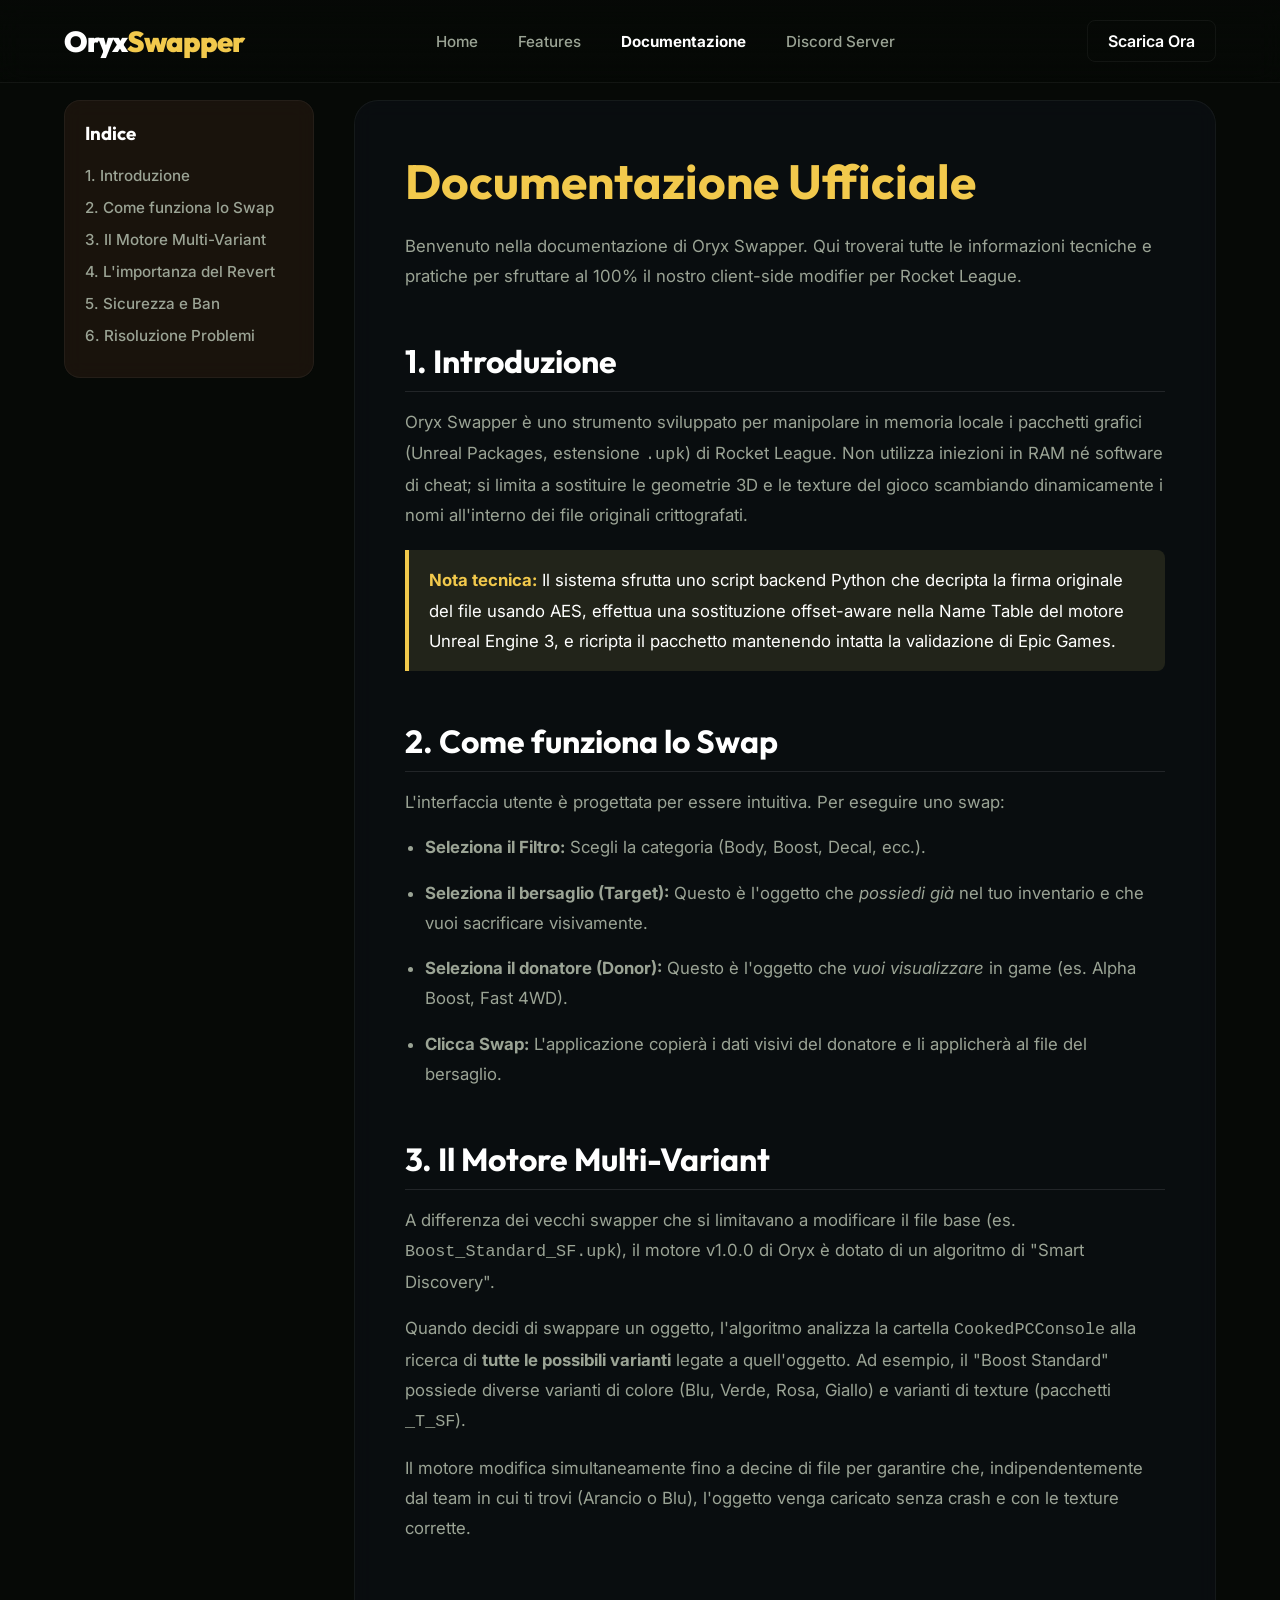
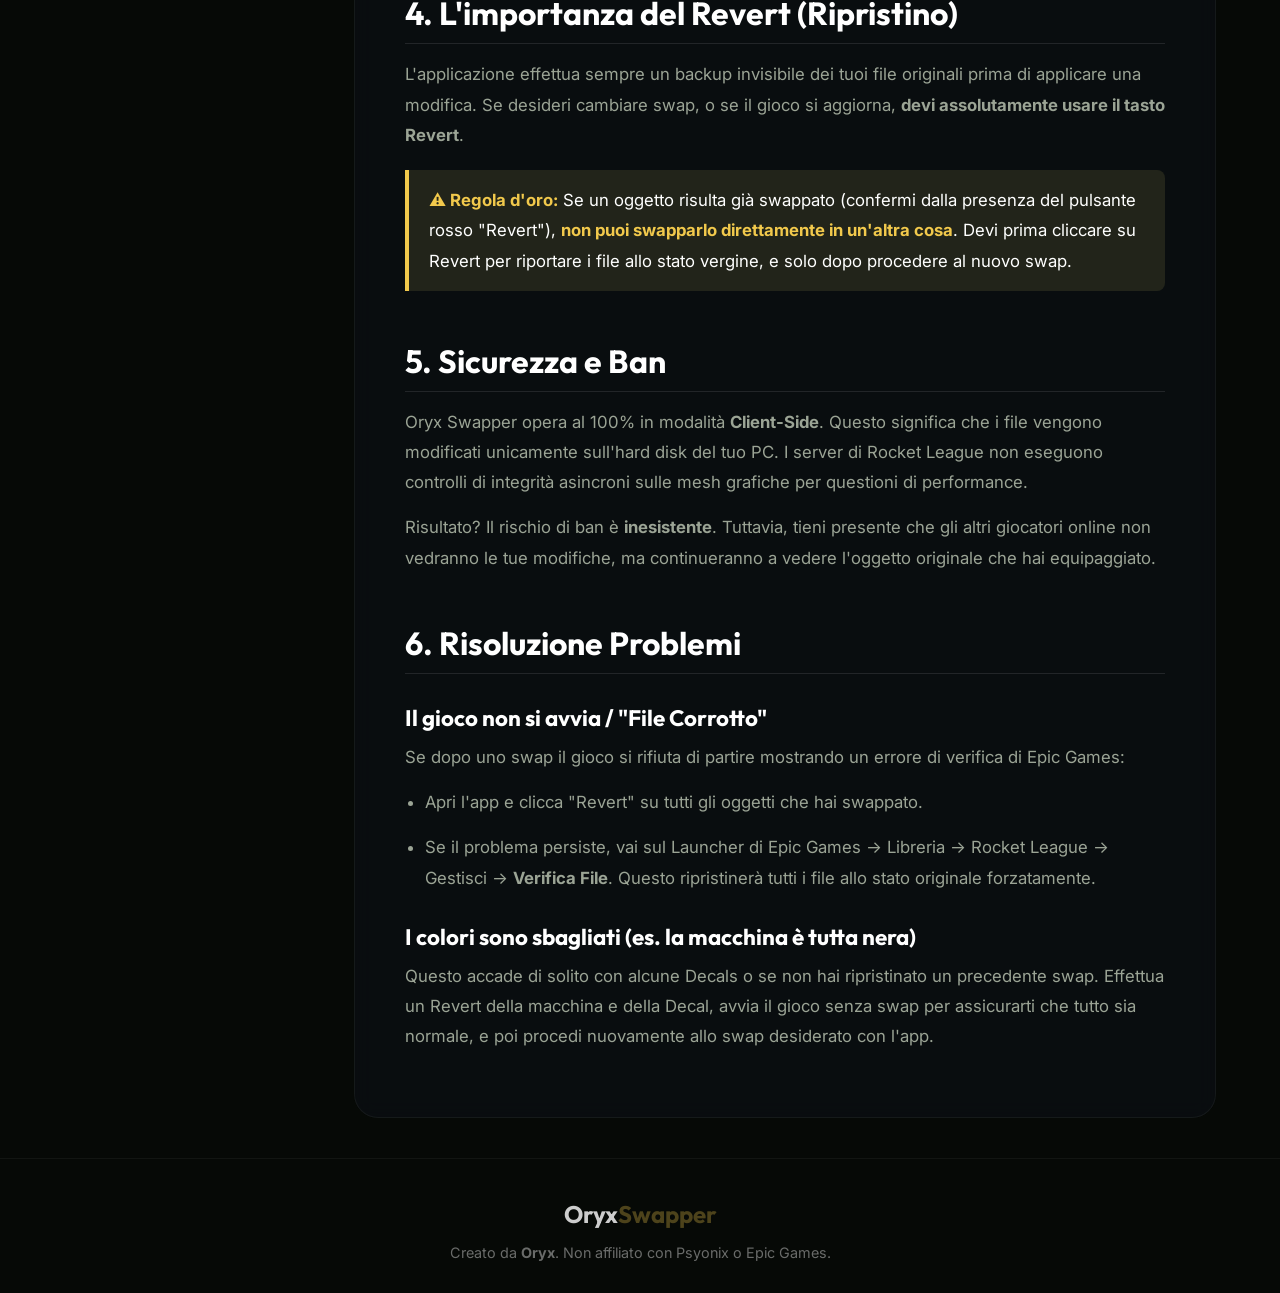
==== docs.html @ cb0dbe48 "Add files via upload" ====
<!DOCTYPE html>
<html lang="it">
<head>
    <meta charset="UTF-8">
    <meta name="viewport" content="width=device-width, initial-scale=1.0">
    <title>Documentazione Ufficiale | Oryx Swapper</title>
    <link rel="stylesheet" href="style.css">
    <link rel="preconnect" href="https://fonts.googleapis.com">
    <link rel="preconnect" href="https://fonts.gstatic.com" crossorigin>
    <link href="https://fonts.googleapis.com/css2?family=Inter:wght@300;400;500;600;800&family=Outfit:wght@400;700;900&display=swap" rel="stylesheet">
    <style>
        /* Specific Docs Styles */
        body {
            overflow-y: auto;
            cursor: default; /* Regular cursor for docs */
        }
        .docs-container {
            display: flex;
            max-width: 1400px;
            margin: 100px auto 40px auto;
            padding: 0 5%;
            gap: 40px;
        }
        .docs-sidebar {
            width: 250px;
            position: sticky;
            top: 100px;
            height: fit-content;
            background: rgba(108, 61, 41, 0.2);
            border: 1px solid var(--border-color);
            border-radius: 16px;
            padding: 20px;
            backdrop-filter: blur(10px);
        }
        .docs-sidebar ul {
            list-style: none;
        }
        .docs-sidebar li {
            margin-bottom: 12px;
        }
        .docs-sidebar a {
            color: var(--text-secondary);
            text-decoration: none;
            font-size: 0.95rem;
            font-weight: 500;
            transition: color 0.3s;
        }
        .docs-sidebar a:hover, .docs-sidebar a.active {
            color: var(--accent-color);
        }
        .docs-content {
            flex: 1;
            background: rgba(15, 20, 30, 0.4);
            border: 1px solid var(--border-color);
            border-radius: 24px;
            padding: 50px;
            backdrop-filter: blur(10px);
        }
        .docs-content h1 {
            font-size: 3rem;
            margin-bottom: 20px;
            color: var(--accent-color);
        }
        .docs-content h2 {
            font-size: 2rem;
            margin-top: 50px;
            margin-bottom: 15px;
            padding-bottom: 10px;
            border-bottom: 1px solid rgba(255,255,255,0.1);
        }
        .docs-content h3 {
            font-size: 1.4rem;
            margin-top: 30px;
            margin-bottom: 10px;
            color: #fff;
        }
        .docs-content p, .docs-content li {
            color: var(--text-secondary);
            font-size: 1.05rem;
            line-height: 1.8;
            margin-bottom: 15px;
        }
        .docs-content ul {
            margin-left: 20px;
            margin-bottom: 20px;
        }
        .docs-alert {
            background: rgba(253, 241, 117, 0.1);
            border-left: 4px solid var(--accent-color);
            padding: 15px 20px;
            margin: 20px 0;
            border-radius: 0 8px 8px 0;
        }
        .docs-alert p {
            margin: 0;
            color: #fff;
        }
        .docs-alert strong {
            color: var(--accent-color);
        }
        .code-block {
            background: #111810;
            padding: 15px;
            border-radius: 8px;
            font-family: monospace;
            color: #c8d6ba;
            border: 1px solid rgba(255,255,255,0.05);
            overflow-x: auto;
            margin-bottom: 20px;
        }
        @media (max-width: 900px) {
            .docs-container {
                flex-direction: column;
            }
            .docs-sidebar {
                width: 100%;
                position: relative;
                top: 0;
            }
        }
    </style>
</head>
<body>
    <div class="glow-bg"></div>

    <nav class="navbar">
        <div class="logo">Oryx<span>Swapper</span></div>
        <ul class="nav-links">
            <li><a href="index.html">Home</a></li>
            <li><a href="index.html#features">Features</a></li>
            <li><a href="docs.html" style="color: var(--text-primary); font-weight: 700;">Documentazione</a></li>
            <li><a href="https://discord.gg/qmM2FhSGq7" target="_blank">Discord Server</a></li>
        </ul>
        <a href="index.html#download" class="btn btn-outline nav-btn">Scarica Ora</a>
    </nav>

    <div class="docs-container">
        <aside class="docs-sidebar">
            <h3>Indice</h3>
            <br>
            <ul>
                <li><a href="#introduzione">1. Introduzione</a></li>
                <li><a href="#come-funziona">2. Come funziona lo Swap</a></li>
                <li><a href="#multi-variant">3. Il Motore Multi-Variant</a></li>
                <li><a href="#revert">4. L'importanza del Revert</a></li>
                <li><a href="#sicurezza">5. Sicurezza e Ban</a></li>
                <li><a href="#troubleshooting">6. Risoluzione Problemi</a></li>
            </ul>
        </aside>

        <main class="docs-content">
            <h1>Documentazione Ufficiale</h1>
            <p>Benvenuto nella documentazione di Oryx Swapper. Qui troverai tutte le informazioni tecniche e pratiche per sfruttare al 100% il nostro client-side modifier per Rocket League.</p>

            <section id="introduzione">
                <h2>1. Introduzione</h2>
                <p>Oryx Swapper è uno strumento sviluppato per manipolare in memoria locale i pacchetti grafici (Unreal Packages, estensione <code>.upk</code>) di Rocket League. Non utilizza iniezioni in RAM né software di cheat; si limita a sostituire le geometrie 3D e le texture del gioco scambiando dinamicamente i nomi all'interno dei file originali crittografati.</p>
                <div class="docs-alert">
                    <p><strong>Nota tecnica:</strong> Il sistema sfrutta uno script backend Python che decripta la firma originale del file usando AES, effettua una sostituzione offset-aware nella Name Table del motore Unreal Engine 3, e ricripta il pacchetto mantenendo intatta la validazione di Epic Games.</p>
                </div>
            </section>

            <section id="come-funziona">
                <h2>2. Come funziona lo Swap</h2>
                <p>L'interfaccia utente è progettata per essere intuitiva. Per eseguire uno swap:</p>
                <ul>
                    <li><strong>Seleziona il Filtro:</strong> Scegli la categoria (Body, Boost, Decal, ecc.).</li>
                    <li><strong>Seleziona il bersaglio (Target):</strong> Questo è l'oggetto che <em>possiedi già</em> nel tuo inventario e che vuoi sacrificare visivamente.</li>
                    <li><strong>Seleziona il donatore (Donor):</strong> Questo è l'oggetto che <em>vuoi visualizzare</em> in game (es. Alpha Boost, Fast 4WD).</li>
                    <li><strong>Clicca Swap:</strong> L'applicazione copierà i dati visivi del donatore e li applicherà al file del bersaglio.</li>
                </ul>
            </section>

            <section id="multi-variant">
                <h2>3. Il Motore Multi-Variant</h2>
                <p>A differenza dei vecchi swapper che si limitavano a modificare il file base (es. <code>Boost_Standard_SF.upk</code>), il motore v1.0.0 di Oryx è dotato di un algoritmo di "Smart Discovery".</p>
                <p>Quando decidi di swappare un oggetto, l'algoritmo analizza la cartella <code>CookedPCConsole</code> alla ricerca di <strong>tutte le possibili varianti</strong> legate a quell'oggetto. Ad esempio, il "Boost Standard" possiede diverse varianti di colore (Blu, Verde, Rosa, Giallo) e varianti di texture (pacchetti <code>_T_SF</code>).</p>
                <p>Il motore modifica simultaneamente fino a decine di file per garantire che, indipendentemente dal team in cui ti trovi (Arancio o Blu), l'oggetto venga caricato senza crash e con le texture corrette.</p>
            </section>

            <section id="revert">
                <h2>4. L'importanza del Revert (Ripristino)</h2>
                <p>L'applicazione effettua sempre un backup invisibile dei tuoi file originali prima di applicare una modifica. Se desideri cambiare swap, o se il gioco si aggiorna, <strong>devi assolutamente usare il tasto Revert</strong>.</p>
                <div class="docs-alert">
                    <p><strong>⚠️ Regola d'oro:</strong> Se un oggetto risulta già swappato (confermi dalla presenza del pulsante rosso "Revert"), <strong>non puoi swapparlo direttamente in un'altra cosa</strong>. Devi prima cliccare su Revert per riportare i file allo stato vergine, e solo dopo procedere al nuovo swap.</p>
                </div>
            </section>

            <section id="sicurezza">
                <h2>5. Sicurezza e Ban</h2>
                <p>Oryx Swapper opera al 100% in modalità <strong>Client-Side</strong>. Questo significa che i file vengono modificati unicamente sull'hard disk del tuo PC. I server di Rocket League non eseguono controlli di integrità asincroni sulle mesh grafiche per questioni di performance.</p>
                <p>Risultato? Il rischio di ban è <strong>inesistente</strong>. Tuttavia, tieni presente che gli altri giocatori online non vedranno le tue modifiche, ma continueranno a vedere l'oggetto originale che hai equipaggiato.</p>
            </section>

            <section id="troubleshooting">
                <h2>6. Risoluzione Problemi</h2>
                <h3>Il gioco non si avvia / "File Corrotto"</h3>
                <p>Se dopo uno swap il gioco si rifiuta di partire mostrando un errore di verifica di Epic Games:</p>
                <ul>
                    <li>Apri l'app e clicca "Revert" su tutti gli oggetti che hai swappato.</li>
                    <li>Se il problema persiste, vai sul Launcher di Epic Games -> Libreria -> Rocket League -> Gestisci -> <strong>Verifica File</strong>. Questo ripristinerà tutti i file allo stato originale forzatamente.</li>
                </ul>
                
                <h3>I colori sono sbagliati (es. la macchina è tutta nera)</h3>
                <p>Questo accade di solito con alcune Decals o se non hai ripristinato un precedente swap. Effettua un Revert della macchina e della Decal, avvia il gioco senza swap per assicurarti che tutto sia normale, e poi procedi nuovamente allo swap desiderato con l'app.</p>
            </section>

        </main>
    </div>

    <footer style="margin-top: 0; position: relative;">
        <div class="footer-logo">Oryx<span>Swapper</span></div>
        <p>Creato da <strong>Oryx</strong>. Non affiliato con Psyonix o Epic Games.</p>
    </footer>

</body>
</html>
---- style.css ----
:root {
    --bg-color: #060906; /* Ultra dark green/black */
    --card-bg: rgba(18, 25, 16, 0.6); /* Sleek dark glass */
    --text-primary: #ffffff;
    --text-secondary: #9ba495; /* Muted silver-green */
    --accent-color: #F2C94C; /* Premium Gold */
    --accent-hover: #F2D984;
    --accent-glow: rgba(242, 201, 76, 0.3);
    --border-color: rgba(255, 255, 255, 0.05);
}

* {
    margin: 0;
    padding: 0;
    box-sizing: border-box;
}

body {
    font-family: 'Inter', sans-serif;
    background-color: var(--bg-color);
    color: var(--text-primary);
    overflow-x: hidden;
    /* Optional smooth scroll behavior for snap */
    scroll-behavior: smooth;
    cursor: none; /* Custom cursor */
}

h1, h2, h3, .logo {
    font-family: 'Outfit', sans-serif;
}

/* Natural scrolling setup */
.container {
    width: 100%;
}

.panel {
    min-height: 100vh;
    width: 100vw;
    display: flex;
    flex-direction: column;
    justify-content: center;
    position: relative;
    padding: 100px 5%;
}

/* Custom Cursor Glow */
.cursor-glow {
    position: fixed;
    top: 0;
    left: 0;
    width: 400px;
    height: 400px;
    background: radial-gradient(circle, var(--accent-glow) 0%, rgba(5,7,10,0) 60%);
    border-radius: 50%;
    transform: translate(-50%, -50%);
    pointer-events: none;
    z-index: 0;
    transition: transform 0.1s ease-out;
    mix-blend-mode: screen;
}

/* Interactive Canvas BG */
#bg-canvas {
    position: fixed;
    top: 0;
    left: 0;
    width: 100vw;
    height: 100vh;
    z-index: -2;
}

.text-gradient {
    background: linear-gradient(135deg, var(--accent-color), #ffffff);
    -webkit-background-clip: text;
    -webkit-text-fill-color: transparent;
}

/* Navbar */
.navbar {
    display: flex;
    justify-content: space-between;
    align-items: center;
    padding: 20px 5%;
    position: fixed;
    top: 0;
    width: 100%;
    z-index: 100;
    background: linear-gradient(180deg, rgba(6, 9, 6, 0.95) 0%, rgba(6, 9, 6, 0) 100%);
    backdrop-filter: blur(12px);
    border-bottom: 1px solid var(--border-color);
}

.logo {
    font-size: 1.8rem;
    font-weight: 900;
    letter-spacing: -1px;
}
.logo span {
    color: var(--accent-color);
}

.nav-links {
    list-style: none;
    display: flex;
    gap: 40px;
}
.nav-links a {
    color: var(--text-secondary);
    text-decoration: none;
    font-weight: 500;
    font-size: 0.95rem;
    transition: color 0.3s;
}
.nav-links a:hover {
    color: var(--text-primary);
}

/* Buttons */
.btn {
    padding: 14px 28px;
    border-radius: 12px;
    text-decoration: none;
    font-weight: 600;
    transition: all 0.4s cubic-bezier(0.175, 0.885, 0.32, 1.275);
    display: inline-flex;
    align-items: center;
    justify-content: center;
    gap: 8px;
    position: relative;
    overflow: hidden;
    cursor: none;
}

.btn-primary {
    background-color: var(--accent-color);
    color: #000;
    border: 1px solid transparent;
}

.btn-glow {
    box-shadow: 0 4px 20px var(--accent-glow);
}

.btn-primary:hover {
    background-color: var(--accent-hover);
    color: #000;
    transform: translateY(-2px);
    box-shadow: 0 8px 30px rgba(242, 201, 76, 0.5);
}

.btn-secondary {
    background-color: rgba(255, 255, 255, 0.05);
    color: #fff;
    border: 1px solid var(--border-color);
    backdrop-filter: blur(10px);
}

.btn-secondary:hover {
    background-color: rgba(255, 255, 255, 0.1);
    border-color: rgba(255, 255, 255, 0.2);
    transform: translateY(-3px);
}

.btn-outline {
    border: 1px solid var(--border-color);
    color: #fff;
    padding: 10px 20px;
    border-radius: 8px;
}
.btn-outline:hover {
    background: #fff;
    color: #000;
}

/* HERO SECTION */
.hero {
    align-items: center;
    text-align: center;
    z-index: 1;
}

.hero-content {
    max-width: 900px;
    margin-top: -50px;
}

.badge {
    display: inline-block;
    padding: 6px 16px;
    background: rgba(255, 85, 0, 0.1);
    border: 1px solid var(--accent-glow);
    border-radius: 30px;
    color: var(--accent-color);
    font-weight: 600;
    font-size: 0.85rem;
    margin-bottom: 30px;
    letter-spacing: 1px;
    text-transform: uppercase;
}

.hero h1 {
    font-size: 5.5rem;
    line-height: 1.05;
    margin-bottom: 30px;
    letter-spacing: -2px;
}

.hero p {
    font-size: 1.25rem;
    color: var(--text-secondary);
    margin-bottom: 50px;
    max-width: 700px;
    margin-left: auto;
    margin-right: auto;
}

.hero-buttons {
    display: flex;
    gap: 20px;
    justify-content: center;
}

/* Scroll indicator */
.scroll-indicator {
    position: absolute;
    bottom: 40px;
    left: 50%;
    transform: translateX(-50%);
    display: flex;
    flex-direction: column;
    align-items: center;
    gap: 10px;
    opacity: 0.6;
    animation: bounce 2s infinite;
}
.scroll-indicator span {
    font-size: 0.8rem;
    text-transform: uppercase;
    letter-spacing: 2px;
}
.mouse {
    width: 26px;
    height: 40px;
    border: 2px solid #fff;
    border-radius: 20px;
    position: relative;
}
.wheel {
    width: 4px;
    height: 8px;
    background: #fff;
    border-radius: 2px;
    position: absolute;
    top: 6px;
    left: 50%;
    transform: translateX(-50%);
    animation: scroll 1.5s infinite;
}
@keyframes scroll {
    0% { transform: translate(-50%, 0); opacity: 1; }
    100% { transform: translate(-50%, 15px); opacity: 0; }
}
@keyframes bounce {
    0%, 20%, 50%, 80%, 100% { transform: translate(-50%, 0); }
    40% { transform: translate(-50%, -10px); }
    60% { transform: translate(-50%, -5px); }
}

/* SECTION TITLES */
.section-title {
    text-align: center;
    margin-bottom: 80px;
    z-index: 1;
}
.section-title h2 {
    font-size: 3.5rem;
    margin-bottom: 15px;
    letter-spacing: -1px;
}
.section-title p {
    color: var(--text-secondary);
    font-size: 1.2rem;
}

/* FEATURES GRID */
.features {
    z-index: 1;
}
.grid {
    display: grid;
    grid-template-columns: repeat(3, 1fr);
    gap: 40px;
    max-width: 1200px;
    margin: 0 auto;
}

.glass {
    background: var(--card-bg);
    backdrop-filter: blur(20px);
    -webkit-backdrop-filter: blur(20px);
    border: 1px solid var(--border-color);
    border-radius: 24px;
    padding: 40px;
}

.card {
    position: relative;
    transform-style: preserve-3d;
    box-shadow: 0 25px 50px -12px rgba(0, 0, 0, 0.5);
}
.card::before {
    content: "";
    position: absolute;
    top: 0; left: 0; right: 0; bottom: 0;
    border-radius: 24px;
    background: linear-gradient(135deg, rgba(255,255,255,0.1), rgba(255,255,255,0));
    pointer-events: none;
}

.icon-wrap {
    width: 60px;
    height: 60px;
    background: rgba(255, 85, 0, 0.1);
    border-radius: 16px;
    display: flex;
    align-items: center;
    justify-content: center;
    margin-bottom: 24px;
    border: 1px solid var(--accent-glow);
    transform: translateZ(30px);
}
.card .icon {
    font-size: 1.8rem;
}

.card h3 {
    font-size: 1.5rem;
    margin-bottom: 16px;
    transform: translateZ(20px);
}

.card p {
    color: var(--text-secondary);
    font-size: 1.05rem;
    line-height: 1.7;
    transform: translateZ(10px);
}

/* HOW IT WORKS */
.how-it-works {
    align-items: center;
}
.step-container {
    display: flex;
    align-items: center;
    justify-content: center;
    gap: 20px;
    max-width: 1000px;
    width: 100%;
}
.interactive-step {
    flex: 1;
    display: flex;
    flex-direction: column;
    align-items: center;
    text-align: center;
    position: relative;
    padding: 30px;
    background: rgba(255,255,255,0.02);
    border: 1px solid transparent;
    border-radius: 24px;
    transition: all 0.3s;
}
.interactive-step:hover {
    background: rgba(255,255,255,0.05);
    border: 1px solid var(--border-color);
    transform: translateY(-10px);
}
.step-circle {
    width: 80px;
    height: 80px;
    border-radius: 50%;
    background: var(--card-bg);
    border: 1px solid var(--border-color);
    color: var(--accent-color);
    display: flex;
    align-items: center;
    justify-content: center;
    font-size: 2rem;
    font-weight: 900;
    font-family: 'Outfit', sans-serif;
    margin-bottom: 30px;
    box-shadow: 0 10px 30px var(--accent-glow);
}
.step-content h3 {
    font-size: 1.4rem;
    margin-bottom: 12px;
}
.step-content p {
    color: var(--text-secondary);
}
.step-connector {
    width: 50px;
    height: 2px;
    background: linear-gradient(90deg, transparent, var(--accent-color), transparent);
    margin-top: -80px;
}

/* DOWNLOAD SECTION */
.download-section {
    align-items: center;
}
.download-card {
    text-align: center;
    max-width: 800px;
    width: 100%;
    padding: 80px 40px;
    background: var(--card-bg);
    border: 1px solid var(--border-color);
    box-shadow: 0 20px 50px rgba(0,0,0,0.5);
}
.download-card h2 {
    font-size: 3.5rem;
    margin-bottom: 20px;
}
.download-card p {
    font-size: 1.2rem;
    color: var(--text-secondary);
    margin-bottom: 40px;
}
.dl-wrapper {
    margin-bottom: 30px;
}
.download-btn {
    font-size: 1.2rem;
    padding: 18px 40px;
}
.dl-icon {
    width: 24px;
    height: 24px;
}
.sys-req {
    display: flex;
    justify-content: center;
    gap: 30px;
    color: var(--text-secondary);
    font-size: 0.9rem;
    opacity: 0.8;
}
.sys-req span {
    display: flex;
    align-items: center;
    gap: 8px;
}
.sys-req svg {
    width: 18px;
    height: 18px;
    color: var(--accent-color);
}

footer {
    padding: 40px 5%;
    text-align: center;
    color: rgba(255,255,255,0.4);
    font-size: 0.9rem;
    background: transparent;
    border-top: 1px solid var(--border-color);
}
.footer-logo {
    font-family: 'Outfit';
    font-size: 1.5rem;
    font-weight: 700;
    color: rgba(255,255,255,0.8);
    margin-bottom: 15px;
}
.footer-logo span {
    color: var(--accent-glow);
}
.footer-links {
    margin: 15px 0;
}
.footer-links a {
    color: var(--accent-color);
    text-decoration: none;
    font-weight: 600;
}
.footer-links a:hover {
    color: var(--accent-hover);
    text-decoration: underline;
}

/* COOKIE BANNER */
.cookie-banner {
    position: fixed;
    bottom: -100%;
    left: 50%;
    transform: translateX(-50%);
    width: 90%;
    max-width: 600px;
    background: rgba(10, 14, 10, 0.95);
    backdrop-filter: blur(20px);
    border: 1px solid var(--accent-glow);
    padding: 20px 25px;
    border-radius: 16px;
    z-index: 1000;
    display: flex;
    align-items: center;
    justify-content: space-between;
    gap: 20px;
    box-shadow: 0 20px 40px rgba(0,0,0,0.8), 0 0 20px var(--accent-glow);
    transition: bottom 0.5s cubic-bezier(0.175, 0.885, 0.32, 1.275);
}
.cookie-banner.show {
    bottom: 30px;
}
.cookie-text {
    flex: 1;
    font-size: 0.9rem;
    color: var(--text-secondary);
}
.cookie-text strong {
    color: #fff;
    font-family: 'Outfit', sans-serif;
}
.cookie-btn {
    padding: 10px 20px;
    background: var(--accent-color);
    color: #fff;
    border: none;
    border-radius: 8px;
    font-weight: 600;
    cursor: pointer;
    transition: all 0.3s;
}
.cookie-btn:hover {
    background: var(--accent-hover);
    transform: translateY(-2px);
}

/* INFO SECTION */
.info-section {
    align-items: center;
}
.info-content {
    display: flex;
    gap: 40px;
    max-width: 1100px;
    width: 100%;
    align-items: center;
}
.info-text {
    flex: 1;
    padding: 40px;
}
.info-text h3 {
    font-size: 1.8rem;
    margin-bottom: 20px;
}
.info-text p {
    color: var(--text-secondary);
    margin-bottom: 15px;
    line-height: 1.8;
}
.tech-tags {
    display: flex;
    gap: 15px;
    flex-wrap: wrap;
    margin-top: 25px;
}
.tag {
    padding: 6px 14px;
    background: rgba(242, 201, 76, 0.1);
    border: 1px solid rgba(242, 201, 76, 0.2);
    color: var(--accent-color);
    border-radius: 20px;
    font-size: 0.85rem;
    font-weight: 600;
}
.info-visual {
    flex: 1;
    perspective: 1000px;
}
.code-window {
    background: rgba(10, 12, 18, 0.8);
    border: 1px solid rgba(255, 255, 255, 0.1);
    border-radius: 12px;
    overflow: hidden;
    box-shadow: 0 20px 40px rgba(0,0,0,0.5), 0 0 40px var(--accent-glow);
}
.window-header {
    background: rgba(255, 255, 255, 0.03);
    border-bottom: 1px solid rgba(255, 255, 255, 0.05);
    padding: 12px 15px;
    display: flex;
    align-items: center;
    gap: 8px;
}
.dot {
    width: 12px;
    height: 12px;
    border-radius: 50%;
}
.dot.red { background: #ff5f56; }
.dot.yellow { background: #ffbd2e; }
.dot.green { background: #27c93f; }
.window-title {
    margin-left: auto;
    margin-right: auto;
    color: var(--text-secondary);
    font-size: 0.8rem;
    font-family: monospace;
    opacity: 0.7;
}
.window-body {
    padding: 20px;
    font-family: 'Courier New', Courier, monospace;
    font-size: 0.95rem;
    line-height: 1.5;
    color: #e6e6e6;
    overflow-x: auto;
}
.window-body .keyword { color: #ff7b72; }
.window-body .function { color: #d2a8ff; }
.window-body .comment { color: #8b949e; font-style: italic; }
.window-body .string { color: #a5d6ff; }

/* Base animations classes (used by JS) */
.fade-up {
    opacity: 0;
    transform: translateY(40px);
}

/* Responsive */
@media (max-width: 900px) {
    .grid { grid-template-columns: 1fr; }
    .hero h1 { font-size: 3.5rem; }
    .step-container { flex-direction: column; gap: 40px; }
    .step-connector { display: none; }
    .sys-req { flex-direction: column; gap: 15px; }
    .info-content { flex-direction: column; }
}
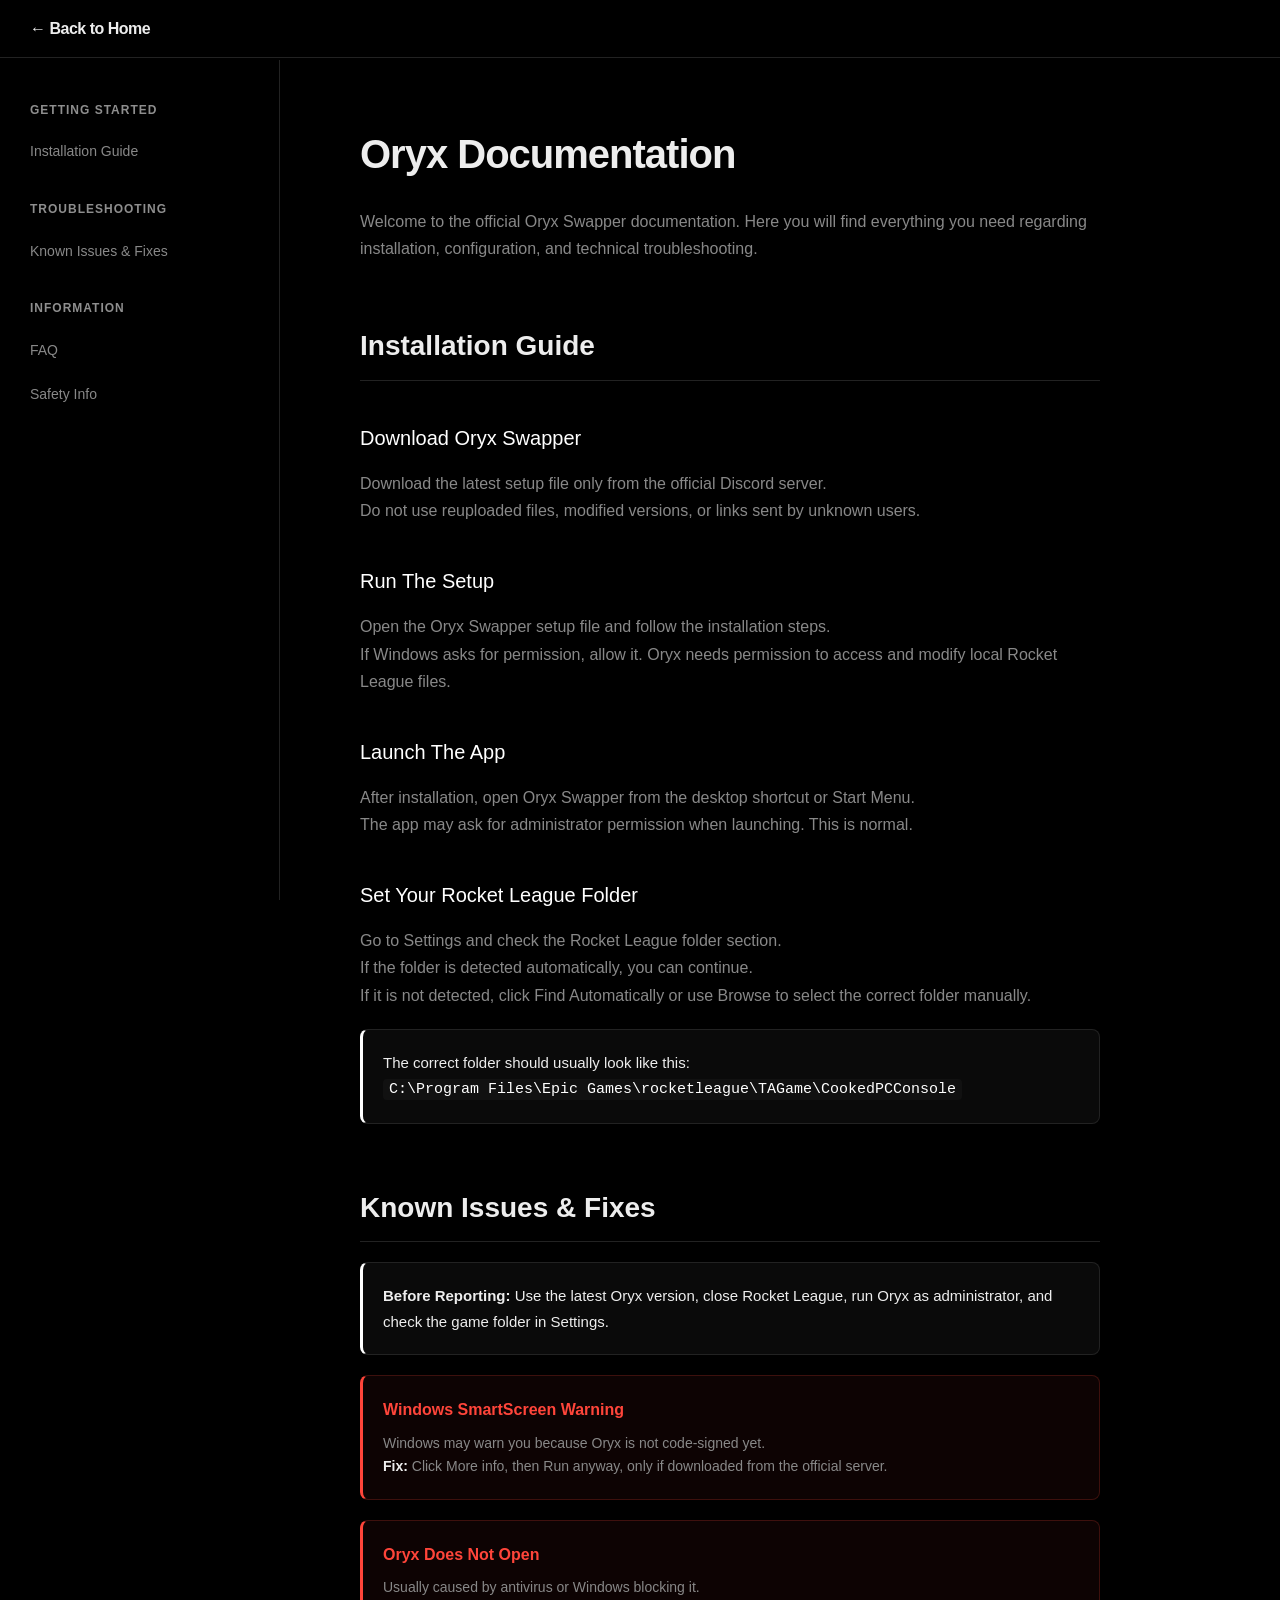
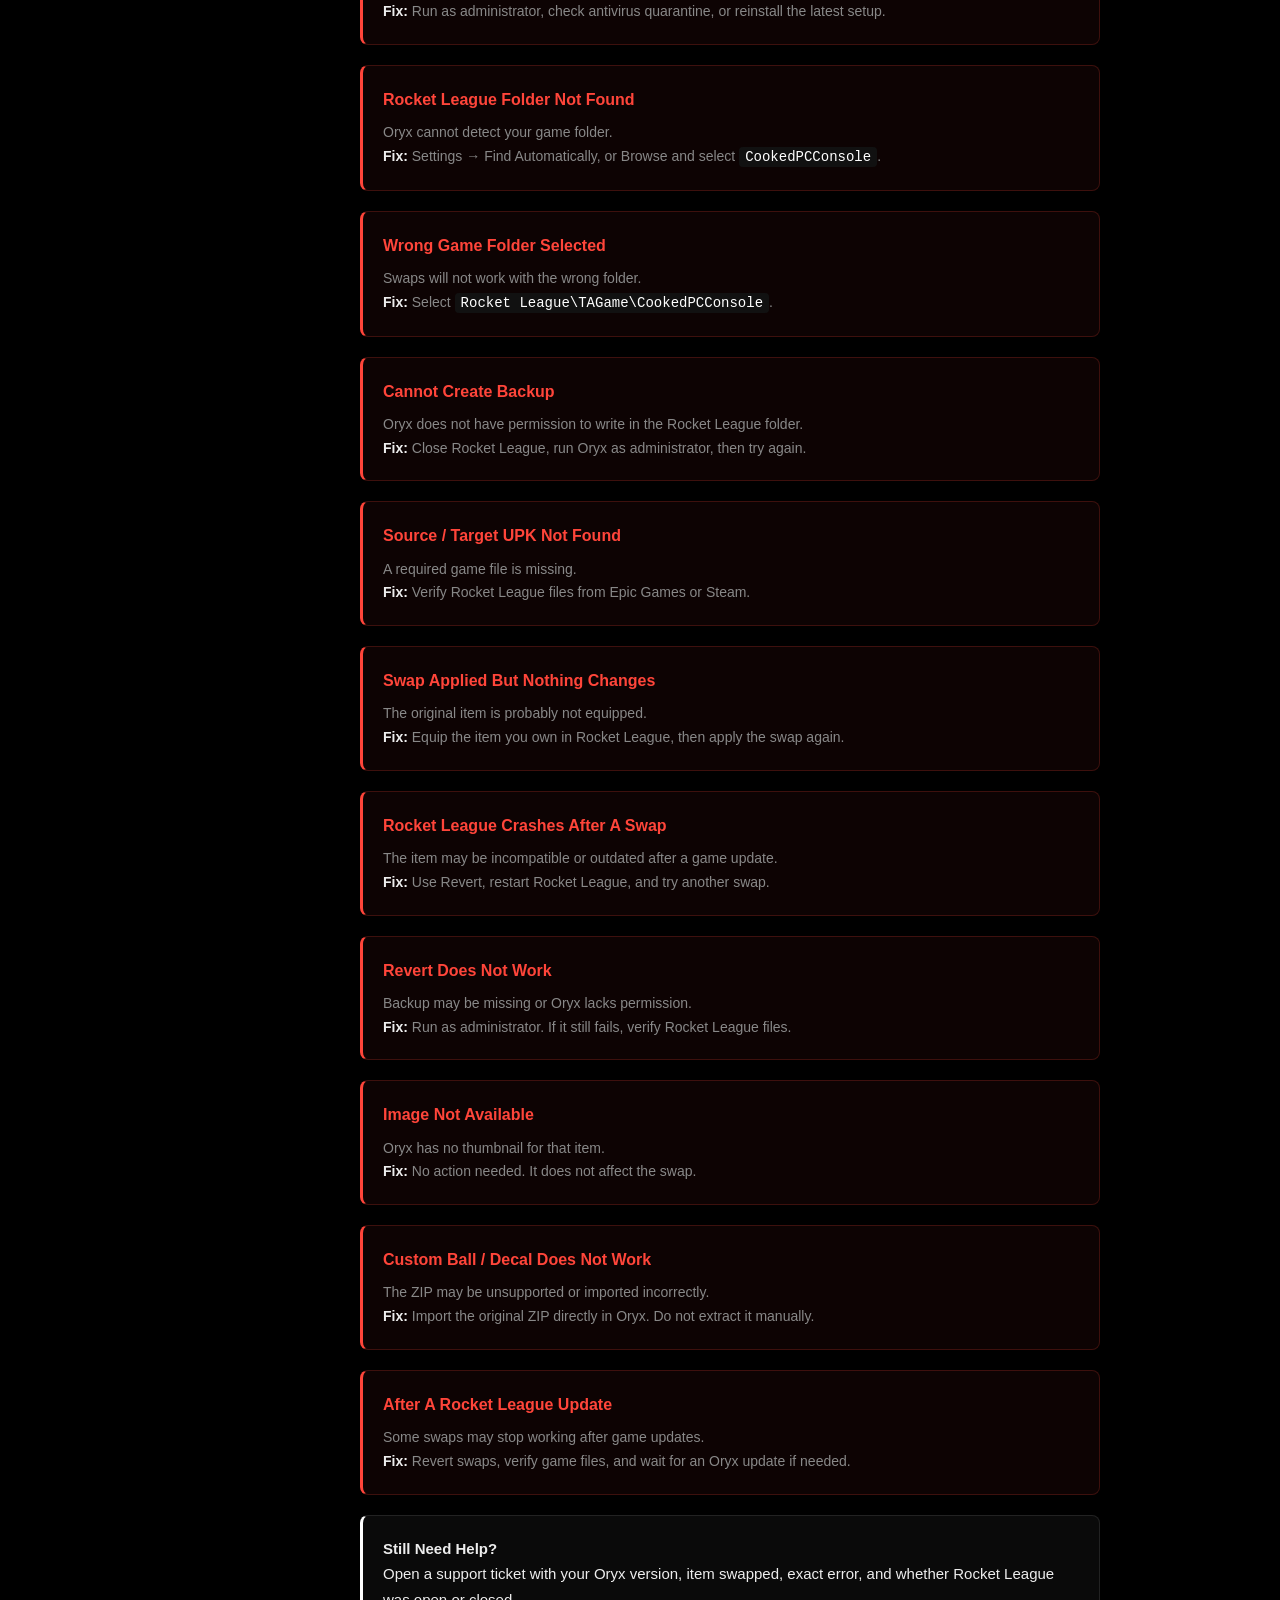
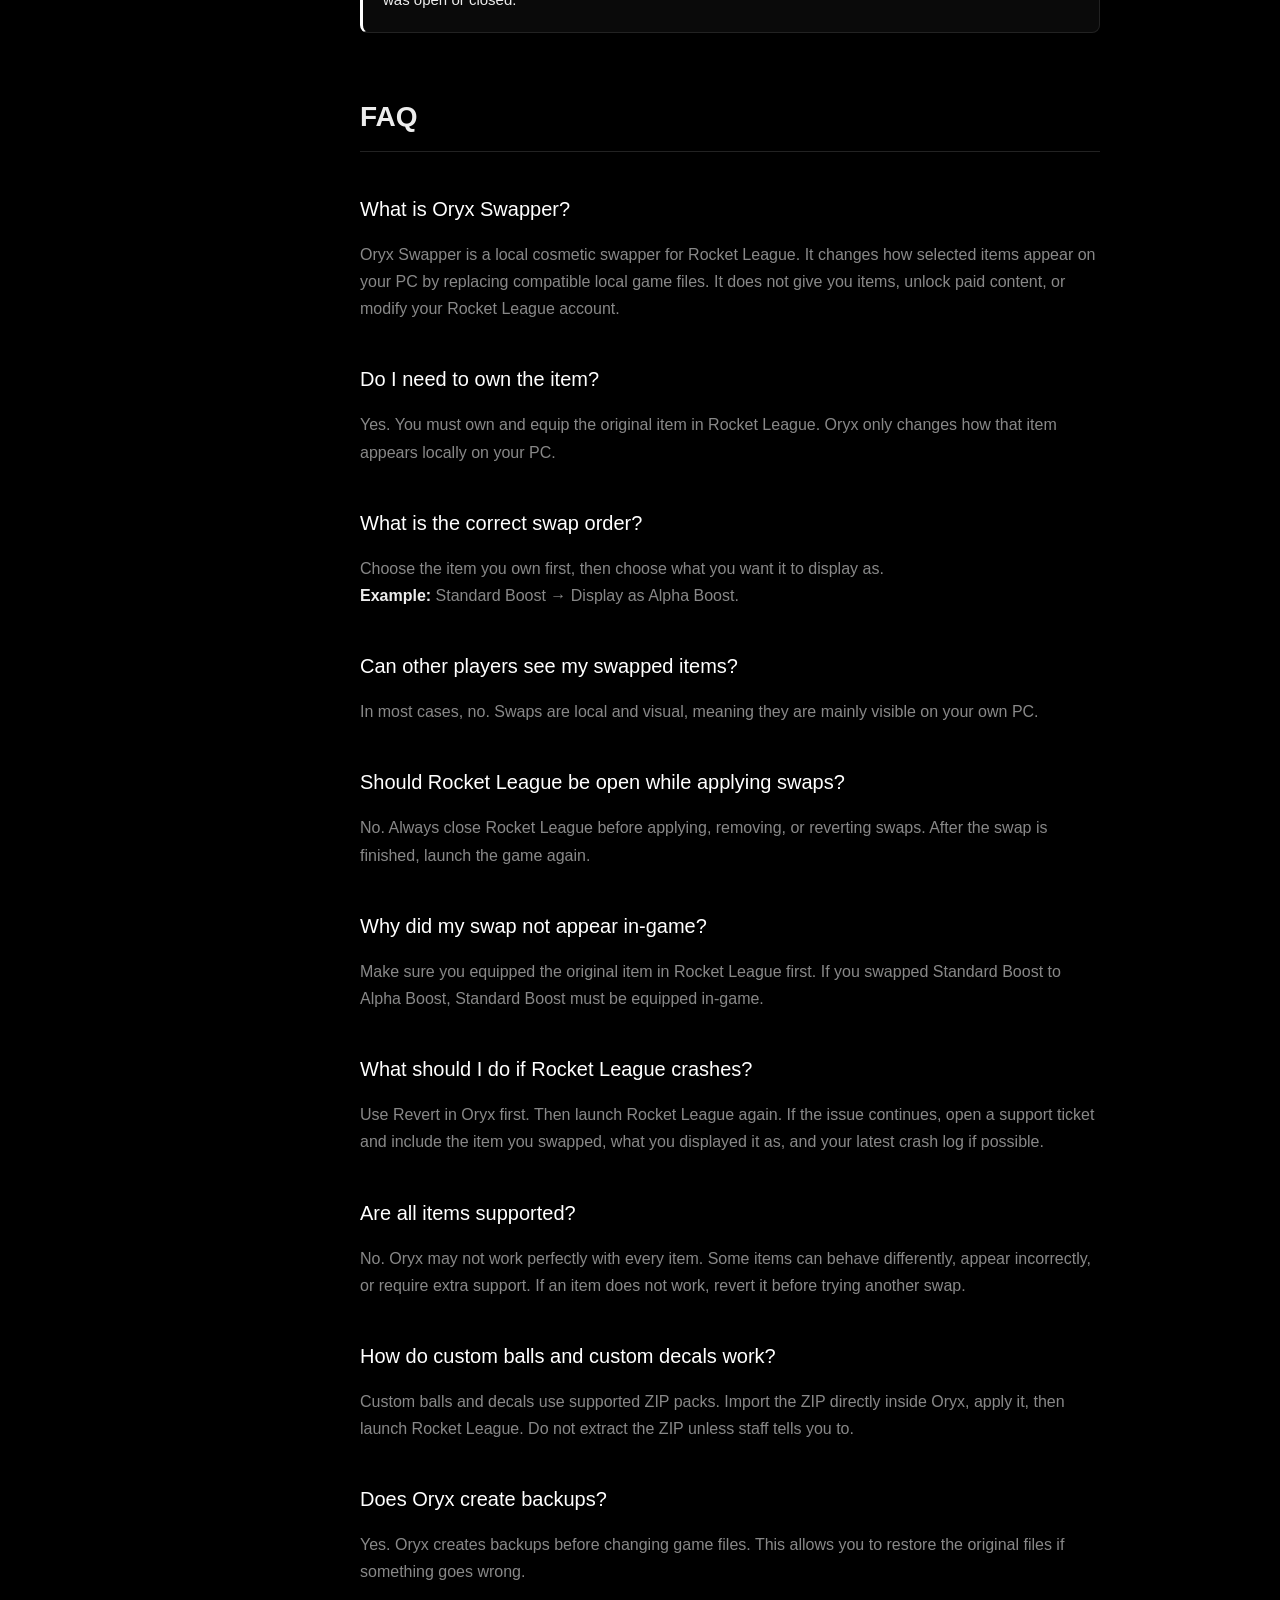
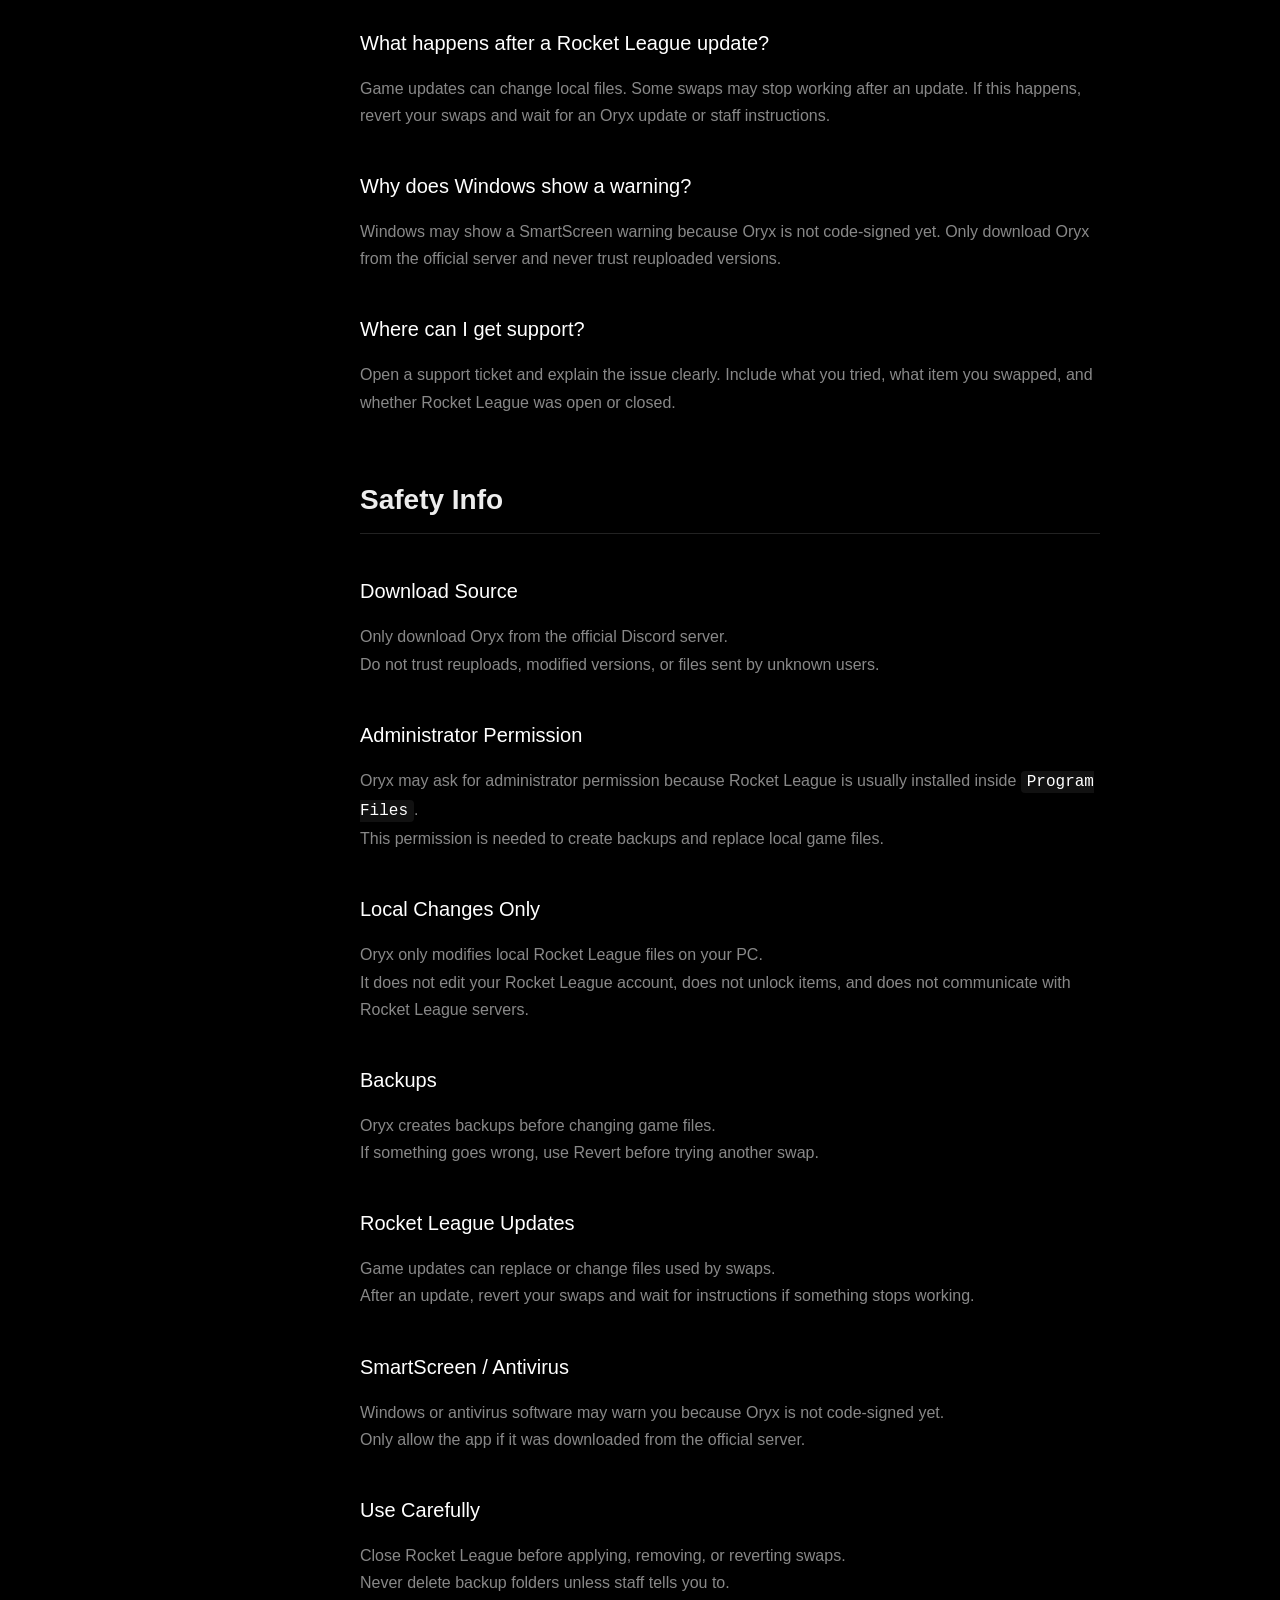
==== commit 372d1147: "Update docs.html" ====
--- a/docs.html
+++ b/docs.html
@@ -1,217 +1,288 @@
 <!DOCTYPE html>
-<html lang="it">
+<html lang="en">
 <head>
     <meta charset="UTF-8">
     <meta name="viewport" content="width=device-width, initial-scale=1.0">
-    <title>Documentazione Ufficiale | Oryx Swapper</title>
-    <link rel="stylesheet" href="style.css">
-    <link rel="preconnect" href="https://fonts.googleapis.com">
-    <link rel="preconnect" href="https://fonts.gstatic.com" crossorigin>
-    <link href="https://fonts.googleapis.com/css2?family=Inter:wght@300;400;500;600;800&family=Outfit:wght@400;700;900&display=swap" rel="stylesheet">
+    <title>Documentation | Oryx Swapper</title>
     <style>
-        /* Specific Docs Styles */
-        body {
-            overflow-y: auto;
-            cursor: default; /* Regular cursor for docs */
+        :root {
+            --bg: #000000;
+            --surface: #0a0a0a;
+            --border: #222;
+            --text: #ededed;
+            --muted: #888;
+            --accent: #fff;
+            --error: #ff453a;
         }
-        .docs-container {
-            display: flex;
-            max-width: 1400px;
-            margin: 100px auto 40px auto;
-            padding: 0 5%;
-            gap: 40px;
-        }
-        .docs-sidebar {
-            width: 250px;
-            position: sticky;
-            top: 100px;
-            height: fit-content;
-            background: rgba(108, 61, 41, 0.2);
-            border: 1px solid var(--border-color);
-            border-radius: 16px;
-            padding: 20px;
-            backdrop-filter: blur(10px);
-        }
-        .docs-sidebar ul {
-            list-style: none;
-        }
-        .docs-sidebar li {
-            margin-bottom: 12px;
-        }
-        .docs-sidebar a {
-            color: var(--text-secondary);
-            text-decoration: none;
-            font-size: 0.95rem;
-            font-weight: 500;
-            transition: color 0.3s;
-        }
-        .docs-sidebar a:hover, .docs-sidebar a.active {
-            color: var(--accent-color);
-        }
-        .docs-content {
-            flex: 1;
-            background: rgba(15, 20, 30, 0.4);
-            border: 1px solid var(--border-color);
-            border-radius: 24px;
-            padding: 50px;
-            backdrop-filter: blur(10px);
-        }
-        .docs-content h1 {
-            font-size: 3rem;
-            margin-bottom: 20px;
-            color: var(--accent-color);
-        }
-        .docs-content h2 {
-            font-size: 2rem;
-            margin-top: 50px;
-            margin-bottom: 15px;
-            padding-bottom: 10px;
-            border-bottom: 1px solid rgba(255,255,255,0.1);
-        }
-        .docs-content h3 {
-            font-size: 1.4rem;
-            margin-top: 30px;
-            margin-bottom: 10px;
-            color: #fff;
-        }
-        .docs-content p, .docs-content li {
-            color: var(--text-secondary);
-            font-size: 1.05rem;
-            line-height: 1.8;
-            margin-bottom: 15px;
-        }
-        .docs-content ul {
-            margin-left: 20px;
-            margin-bottom: 20px;
-        }
-        .docs-alert {
-            background: rgba(253, 241, 117, 0.1);
-            border-left: 4px solid var(--accent-color);
-            padding: 15px 20px;
-            margin: 20px 0;
-            border-radius: 0 8px 8px 0;
-        }
-        .docs-alert p {
-            margin: 0;
-            color: #fff;
-        }
-        .docs-alert strong {
-            color: var(--accent-color);
-        }
-        .code-block {
-            background: #111810;
-            padding: 15px;
-            border-radius: 8px;
-            font-family: monospace;
-            color: #c8d6ba;
-            border: 1px solid rgba(255,255,255,0.05);
-            overflow-x: auto;
-            margin-bottom: 20px;
-        }
+
+        * { margin: 0; padding: 0; box-sizing: border-box; font-family: 'Inter', -apple-system, BlinkMacSystemFont, "Segoe UI", sans-serif; }
+        body { background: var(--bg); color: var(--text); line-height: 1.7; display: flex; }
+        html { scroll-behavior: smooth; }
+
+        /* Navbar Semplice */
+        nav { position: fixed; top: 0; width: 100%; padding: 15px 30px; background: rgba(0,0,0,0.8); border-bottom: 1px solid var(--border); z-index: 100; backdrop-filter: blur(10px); }
+        nav a { color: var(--text); text-decoration: none; font-weight: 600; font-size: 16px; letter-spacing: -0.5px;}
+
+        /* Struttura Pagina Documentazione */
+        .docs-container { display: flex; max-width: 1400px; margin: 60px auto 0; width: 100%; }
+
+        /* Sidebar Navigazione */
+        aside { width: 280px; padding: 40px 30px; height: calc(100vh - 60px); position: sticky; top: 60px; border-right: 1px solid var(--border); overflow-y: auto; }
+        aside h4 { color: var(--text); font-size: 12px; text-transform: uppercase; letter-spacing: 1px; margin-bottom: 15px; margin-top: 30px; opacity: 0.6; }
+        aside h4:first-child { margin-top: 0; }
+        aside ul { list-style: none; }
+        aside li { margin-bottom: 10px; }
+        aside a { color: var(--muted); text-decoration: none; font-size: 14px; transition: color 0.2s; display: block; padding: 5px 0; }
+        aside a:hover { color: var(--accent); }
+
+        /* Main Content */
+        main { flex: 1; padding: 60px 80px; max-width: 900px; }
+        
+        h1 { font-size: 40px; letter-spacing: -1px; margin-bottom: 20px; font-weight: 600; }
+        h2 { font-size: 28px; margin-top: 60px; margin-bottom: 20px; padding-bottom: 10px; border-bottom: 1px solid var(--border); font-weight: 600; }
+        h3 { font-size: 20px; margin-top: 40px; margin-bottom: 15px; color: var(--accent); font-weight: 500; }
+        p { color: var(--muted); margin-bottom: 20px; font-size: 16px; }
+        
+        /* Code Blocks & Callouts */
+        .callout { background: var(--surface); border: 1px solid var(--border); border-left: 3px solid var(--accent); padding: 20px; border-radius: 8px; margin: 20px 0; }
+        .callout p { margin: 0; color: var(--text); font-size: 15px; }
+        code { font-family: monospace; background: #111; padding: 2px 6px; border-radius: 4px; color: var(--accent); }
+        
+        .error-card { background: rgba(255, 69, 58, 0.05); border: 1px solid rgba(255, 69, 58, 0.2); border-left: 3px solid var(--error); padding: 20px; border-radius: 8px; margin-bottom: 20px; }
+        .error-card h4 { color: var(--error); margin-bottom: 8px; font-size: 16px; }
+        .error-card p { margin: 0; font-size: 14px; }
+
+        /* Liste */
+        strong { color: var(--text); }
+
+        /* Responsive */
         @media (max-width: 900px) {
-            .docs-container {
-                flex-direction: column;
-            }
-            .docs-sidebar {
-                width: 100%;
-                position: relative;
-                top: 0;
-            }
+            .docs-container { flex-direction: column; }
+            aside { width: 100%; height: auto; position: static; border-right: none; border-bottom: 1px solid var(--border); }
+            main { padding: 40px 20px; }
         }
     </style>
 </head>
 <body>
-    <div class="glow-bg"></div>
-
-    <nav class="navbar">
-        <div class="logo">Oryx<span>Swapper</span></div>
-        <ul class="nav-links">
-            <li><a href="index.html">Home</a></li>
-            <li><a href="index.html#features">Features</a></li>
-            <li><a href="docs.html" style="color: var(--text-primary); font-weight: 700;">Documentazione</a></li>
-            <li><a href="https://discord.gg/qmM2FhSGq7" target="_blank">Discord Server</a></li>
-        </ul>
-        <a href="index.html#download" class="btn btn-outline nav-btn">Scarica Ora</a>
+
+    <nav>
+        <a href="index.html">&larr; Back to Home</a>
     </nav>
 
     <div class="docs-container">
-        <aside class="docs-sidebar">
-            <h3>Indice</h3>
-            <br>
+        <!-- Sidebar Navigation -->
+        <aside>
+            <h4>Getting Started</h4>
             <ul>
-                <li><a href="#introduzione">1. Introduzione</a></li>
-                <li><a href="#come-funziona">2. Come funziona lo Swap</a></li>
-                <li><a href="#multi-variant">3. Il Motore Multi-Variant</a></li>
-                <li><a href="#revert">4. L'importanza del Revert</a></li>
-                <li><a href="#sicurezza">5. Sicurezza e Ban</a></li>
-                <li><a href="#troubleshooting">6. Risoluzione Problemi</a></li>
+                <li><a href="#installation">Installation Guide</a></li>
+            </ul>
+
+            <h4>Troubleshooting</h4>
+            <ul>
+                <li><a href="#issues">Known Issues & Fixes</a></li>
+            </ul>
+
+            <h4>Information</h4>
+            <ul>
+                <li><a href="#faq">FAQ</a></li>
+                <li><a href="#safety">Safety Info</a></li>
             </ul>
         </aside>
 
-        <main class="docs-content">
-            <h1>Documentazione Ufficiale</h1>
-            <p>Benvenuto nella documentazione di Oryx Swapper. Qui troverai tutte le informazioni tecniche e pratiche per sfruttare al 100% il nostro client-side modifier per Rocket League.</p>
-
-            <section id="introduzione">
-                <h2>1. Introduzione</h2>
-                <p>Oryx Swapper è uno strumento sviluppato per manipolare in memoria locale i pacchetti grafici (Unreal Packages, estensione <code>.upk</code>) di Rocket League. Non utilizza iniezioni in RAM né software di cheat; si limita a sostituire le geometrie 3D e le texture del gioco scambiando dinamicamente i nomi all'interno dei file originali crittografati.</p>
-                <div class="docs-alert">
-                    <p><strong>Nota tecnica:</strong> Il sistema sfrutta uno script backend Python che decripta la firma originale del file usando AES, effettua una sostituzione offset-aware nella Name Table del motore Unreal Engine 3, e ricripta il pacchetto mantenendo intatta la validazione di Epic Games.</p>
-                </div>
-            </section>
-
-            <section id="come-funziona">
-                <h2>2. Come funziona lo Swap</h2>
-                <p>L'interfaccia utente è progettata per essere intuitiva. Per eseguire uno swap:</p>
-                <ul>
-                    <li><strong>Seleziona il Filtro:</strong> Scegli la categoria (Body, Boost, Decal, ecc.).</li>
-                    <li><strong>Seleziona il bersaglio (Target):</strong> Questo è l'oggetto che <em>possiedi già</em> nel tuo inventario e che vuoi sacrificare visivamente.</li>
-                    <li><strong>Seleziona il donatore (Donor):</strong> Questo è l'oggetto che <em>vuoi visualizzare</em> in game (es. Alpha Boost, Fast 4WD).</li>
-                    <li><strong>Clicca Swap:</strong> L'applicazione copierà i dati visivi del donatore e li applicherà al file del bersaglio.</li>
-                </ul>
-            </section>
-
-            <section id="multi-variant">
-                <h2>3. Il Motore Multi-Variant</h2>
-                <p>A differenza dei vecchi swapper che si limitavano a modificare il file base (es. <code>Boost_Standard_SF.upk</code>), il motore v1.0.0 di Oryx è dotato di un algoritmo di "Smart Discovery".</p>
-                <p>Quando decidi di swappare un oggetto, l'algoritmo analizza la cartella <code>CookedPCConsole</code> alla ricerca di <strong>tutte le possibili varianti</strong> legate a quell'oggetto. Ad esempio, il "Boost Standard" possiede diverse varianti di colore (Blu, Verde, Rosa, Giallo) e varianti di texture (pacchetti <code>_T_SF</code>).</p>
-                <p>Il motore modifica simultaneamente fino a decine di file per garantire che, indipendentemente dal team in cui ti trovi (Arancio o Blu), l'oggetto venga caricato senza crash e con le texture corrette.</p>
-            </section>
-
-            <section id="revert">
-                <h2>4. L'importanza del Revert (Ripristino)</h2>
-                <p>L'applicazione effettua sempre un backup invisibile dei tuoi file originali prima di applicare una modifica. Se desideri cambiare swap, o se il gioco si aggiorna, <strong>devi assolutamente usare il tasto Revert</strong>.</p>
-                <div class="docs-alert">
-                    <p><strong>⚠️ Regola d'oro:</strong> Se un oggetto risulta già swappato (confermi dalla presenza del pulsante rosso "Revert"), <strong>non puoi swapparlo direttamente in un'altra cosa</strong>. Devi prima cliccare su Revert per riportare i file allo stato vergine, e solo dopo procedere al nuovo swap.</p>
-                </div>
-            </section>
-
-            <section id="sicurezza">
-                <h2>5. Sicurezza e Ban</h2>
-                <p>Oryx Swapper opera al 100% in modalità <strong>Client-Side</strong>. Questo significa che i file vengono modificati unicamente sull'hard disk del tuo PC. I server di Rocket League non eseguono controlli di integrità asincroni sulle mesh grafiche per questioni di performance.</p>
-                <p>Risultato? Il rischio di ban è <strong>inesistente</strong>. Tuttavia, tieni presente che gli altri giocatori online non vedranno le tue modifiche, ma continueranno a vedere l'oggetto originale che hai equipaggiato.</p>
-            </section>
-
-            <section id="troubleshooting">
-                <h2>6. Risoluzione Problemi</h2>
-                <h3>Il gioco non si avvia / "File Corrotto"</h3>
-                <p>Se dopo uno swap il gioco si rifiuta di partire mostrando un errore di verifica di Epic Games:</p>
-                <ul>
-                    <li>Apri l'app e clicca "Revert" su tutti gli oggetti che hai swappato.</li>
-                    <li>Se il problema persiste, vai sul Launcher di Epic Games -> Libreria -> Rocket League -> Gestisci -> <strong>Verifica File</strong>. Questo ripristinerà tutti i file allo stato originale forzatamente.</li>
-                </ul>
-                
-                <h3>I colori sono sbagliati (es. la macchina è tutta nera)</h3>
-                <p>Questo accade di solito con alcune Decals o se non hai ripristinato un precedente swap. Effettua un Revert della macchina e della Decal, avvia il gioco senza swap per assicurarti che tutto sia normale, e poi procedi nuovamente allo swap desiderato con l'app.</p>
+        <!-- Main Content -->
+        <main>
+            <h1>Oryx Documentation</h1>
+            <p>Welcome to the official Oryx Swapper documentation. Here you will find everything you need regarding installation, configuration, and technical troubleshooting.</p>
+
+            <section id="installation">
+                <h2>Installation Guide</h2>
+                
+                <h3>Download Oryx Swapper</h3>
+                <p>Download the latest setup file only from the official Discord server.<br>
+                Do not use reuploaded files, modified versions, or links sent by unknown users.</p>
+
+                <h3>Run The Setup</h3>
+                <p>Open the Oryx Swapper setup file and follow the installation steps.<br>
+                If Windows asks for permission, allow it. Oryx needs permission to access and modify local Rocket League files.</p>
+
+                <h3>Launch The App</h3>
+                <p>After installation, open Oryx Swapper from the desktop shortcut or Start Menu.<br>
+                The app may ask for administrator permission when launching. This is normal.</p>
+
+                <h3>Set Your Rocket League Folder</h3>
+                <p>Go to Settings and check the Rocket League folder section.<br>
+                If the folder is detected automatically, you can continue.<br>
+                If it is not detected, click Find Automatically or use Browse to select the correct folder manually.</p>
+
+                <div class="callout">
+                    <p>The correct folder should usually look like this:<br>
+                    <code>C:\Program Files\Epic Games\rocketleague\TAGame\CookedPCConsole</code></p>
+                </div>
+            </section>
+
+            <section id="issues">
+                <h2>Known Issues & Fixes</h2>
+                
+                <div class="callout">
+                    <p><strong>Before Reporting:</strong> Use the latest Oryx version, close Rocket League, run Oryx as administrator, and check the game folder in Settings.</p>
+                </div>
+
+                <div class="error-card">
+                    <h4>Windows SmartScreen Warning</h4>
+                    <p>Windows may warn you because Oryx is not code-signed yet.<br>
+                    <strong>Fix:</strong> Click More info, then Run anyway, only if downloaded from the official server.</p>
+                </div>
+
+                <div class="error-card">
+                    <h4>Oryx Does Not Open</h4>
+                    <p>Usually caused by antivirus or Windows blocking it.<br>
+                    <strong>Fix:</strong> Run as administrator, check antivirus quarantine, or reinstall the latest setup.</p>
+                </div>
+
+                <div class="error-card">
+                    <h4>Rocket League Folder Not Found</h4>
+                    <p>Oryx cannot detect your game folder.<br>
+                    <strong>Fix:</strong> Settings &rarr; Find Automatically, or Browse and select <code>CookedPCConsole</code>.</p>
+                </div>
+
+                <div class="error-card">
+                    <h4>Wrong Game Folder Selected</h4>
+                    <p>Swaps will not work with the wrong folder.<br>
+                    <strong>Fix:</strong> Select <code>Rocket League\TAGame\CookedPCConsole</code>.</p>
+                </div>
+
+                <div class="error-card">
+                    <h4>Cannot Create Backup</h4>
+                    <p>Oryx does not have permission to write in the Rocket League folder.<br>
+                    <strong>Fix:</strong> Close Rocket League, run Oryx as administrator, then try again.</p>
+                </div>
+
+                <div class="error-card">
+                    <h4>Source / Target UPK Not Found</h4>
+                    <p>A required game file is missing.<br>
+                    <strong>Fix:</strong> Verify Rocket League files from Epic Games or Steam.</p>
+                </div>
+
+                <div class="error-card">
+                    <h4>Swap Applied But Nothing Changes</h4>
+                    <p>The original item is probably not equipped.<br>
+                    <strong>Fix:</strong> Equip the item you own in Rocket League, then apply the swap again.</p>
+                </div>
+
+                <div class="error-card">
+                    <h4>Rocket League Crashes After A Swap</h4>
+                    <p>The item may be incompatible or outdated after a game update.<br>
+                    <strong>Fix:</strong> Use Revert, restart Rocket League, and try another swap.</p>
+                </div>
+
+                <div class="error-card">
+                    <h4>Revert Does Not Work</h4>
+                    <p>Backup may be missing or Oryx lacks permission.<br>
+                    <strong>Fix:</strong> Run as administrator. If it still fails, verify Rocket League files.</p>
+                </div>
+
+                <div class="error-card">
+                    <h4>Image Not Available</h4>
+                    <p>Oryx has no thumbnail for that item.<br>
+                    <strong>Fix:</strong> No action needed. It does not affect the swap.</p>
+                </div>
+
+                <div class="error-card">
+                    <h4>Custom Ball / Decal Does Not Work</h4>
+                    <p>The ZIP may be unsupported or imported incorrectly.<br>
+                    <strong>Fix:</strong> Import the original ZIP directly in Oryx. Do not extract it manually.</p>
+                </div>
+
+                <div class="error-card">
+                    <h4>After A Rocket League Update</h4>
+                    <p>Some swaps may stop working after game updates.<br>
+                    <strong>Fix:</strong> Revert swaps, verify game files, and wait for an Oryx update if needed.</p>
+                </div>
+
+                <div class="callout">
+                    <p><strong>Still Need Help?</strong><br>
+                    Open a support ticket with your Oryx version, item swapped, exact error, and whether Rocket League was open or closed.</p>
+                </div>
+            </section>
+
+            <section id="faq">
+                <h2>FAQ</h2>
+                
+                <h3>What is Oryx Swapper?</h3>
+                <p>Oryx Swapper is a local cosmetic swapper for Rocket League. It changes how selected items appear on your PC by replacing compatible local game files. It does not give you items, unlock paid content, or modify your Rocket League account.</p>
+
+                <h3>Do I need to own the item?</h3>
+                <p>Yes. You must own and equip the original item in Rocket League. Oryx only changes how that item appears locally on your PC.</p>
+
+                <h3>What is the correct swap order?</h3>
+                <p>Choose the item you own first, then choose what you want it to display as.<br>
+                <strong>Example:</strong> Standard Boost &rarr; Display as Alpha Boost.</p>
+
+                <h3>Can other players see my swapped items?</h3>
+                <p>In most cases, no. Swaps are local and visual, meaning they are mainly visible on your own PC.</p>
+
+                <h3>Should Rocket League be open while applying swaps?</h3>
+                <p>No. Always close Rocket League before applying, removing, or reverting swaps. After the swap is finished, launch the game again.</p>
+
+                <h3>Why did my swap not appear in-game?</h3>
+                <p>Make sure you equipped the original item in Rocket League first. If you swapped Standard Boost to Alpha Boost, Standard Boost must be equipped in-game.</p>
+
+                <h3>What should I do if Rocket League crashes?</h3>
+                <p>Use Revert in Oryx first. Then launch Rocket League again. If the issue continues, open a support ticket and include the item you swapped, what you displayed it as, and your latest crash log if possible.</p>
+
+                <h3>Are all items supported?</h3>
+                <p>No. Oryx may not work perfectly with every item. Some items can behave differently, appear incorrectly, or require extra support. If an item does not work, revert it before trying another swap.</p>
+
+                <h3>How do custom balls and custom decals work?</h3>
+                <p>Custom balls and decals use supported ZIP packs. Import the ZIP directly inside Oryx, apply it, then launch Rocket League. Do not extract the ZIP unless staff tells you to.</p>
+
+                <h3>Does Oryx create backups?</h3>
+                <p>Yes. Oryx creates backups before changing game files. This allows you to restore the original files if something goes wrong.</p>
+
+                <h3>What happens after a Rocket League update?</h3>
+                <p>Game updates can change local files. Some swaps may stop working after an update. If this happens, revert your swaps and wait for an Oryx update or staff instructions.</p>
+
+                <h3>Why does Windows show a warning?</h3>
+                <p>Windows may show a SmartScreen warning because Oryx is not code-signed yet. Only download Oryx from the official server and never trust reuploaded versions.</p>
+
+                <h3>Where can I get support?</h3>
+                <p>Open a support ticket and explain the issue clearly. Include what you tried, what item you swapped, and whether Rocket League was open or closed.</p>
+            </section>
+
+            <section id="safety">
+                <h2>Safety Info</h2>
+                
+                <h3>Download Source</h3>
+                <p>Only download Oryx from the official Discord server.<br>
+                Do not trust reuploads, modified versions, or files sent by unknown users.</p>
+
+                <h3>Administrator Permission</h3>
+                <p>Oryx may ask for administrator permission because Rocket League is usually installed inside <code>Program Files</code>.<br>
+                This permission is needed to create backups and replace local game files.</p>
+
+                <h3>Local Changes Only</h3>
+                <p>Oryx only modifies local Rocket League files on your PC.<br>
+                It does not edit your Rocket League account, does not unlock items, and does not communicate with Rocket League servers.</p>
+
+                <h3>Backups</h3>
+                <p>Oryx creates backups before changing game files.<br>
+                If something goes wrong, use Revert before trying another swap.</p>
+
+                <h3>Rocket League Updates</h3>
+                <p>Game updates can replace or change files used by swaps.<br>
+                After an update, revert your swaps and wait for instructions if something stops working.</p>
+
+                <h3>SmartScreen / Antivirus</h3>
+                <p>Windows or antivirus software may warn you because Oryx is not code-signed yet.<br>
+                Only allow the app if it was downloaded from the official server.</p>
+
+                <h3>Use Carefully</h3>
+                <p>Close Rocket League before applying, removing, or reverting swaps.<br>
+                Never delete backup folders unless staff tells you to.</p>
             </section>
 
         </main>
     </div>
 
-    <footer style="margin-top: 0; position: relative;">
-        <div class="footer-logo">Oryx<span>Swapper</span></div>
-        <p>Creato da <strong>Oryx</strong>. Non affiliato con Psyonix o Epic Games.</p>
-    </footer>
-
 </body>
 </html>
